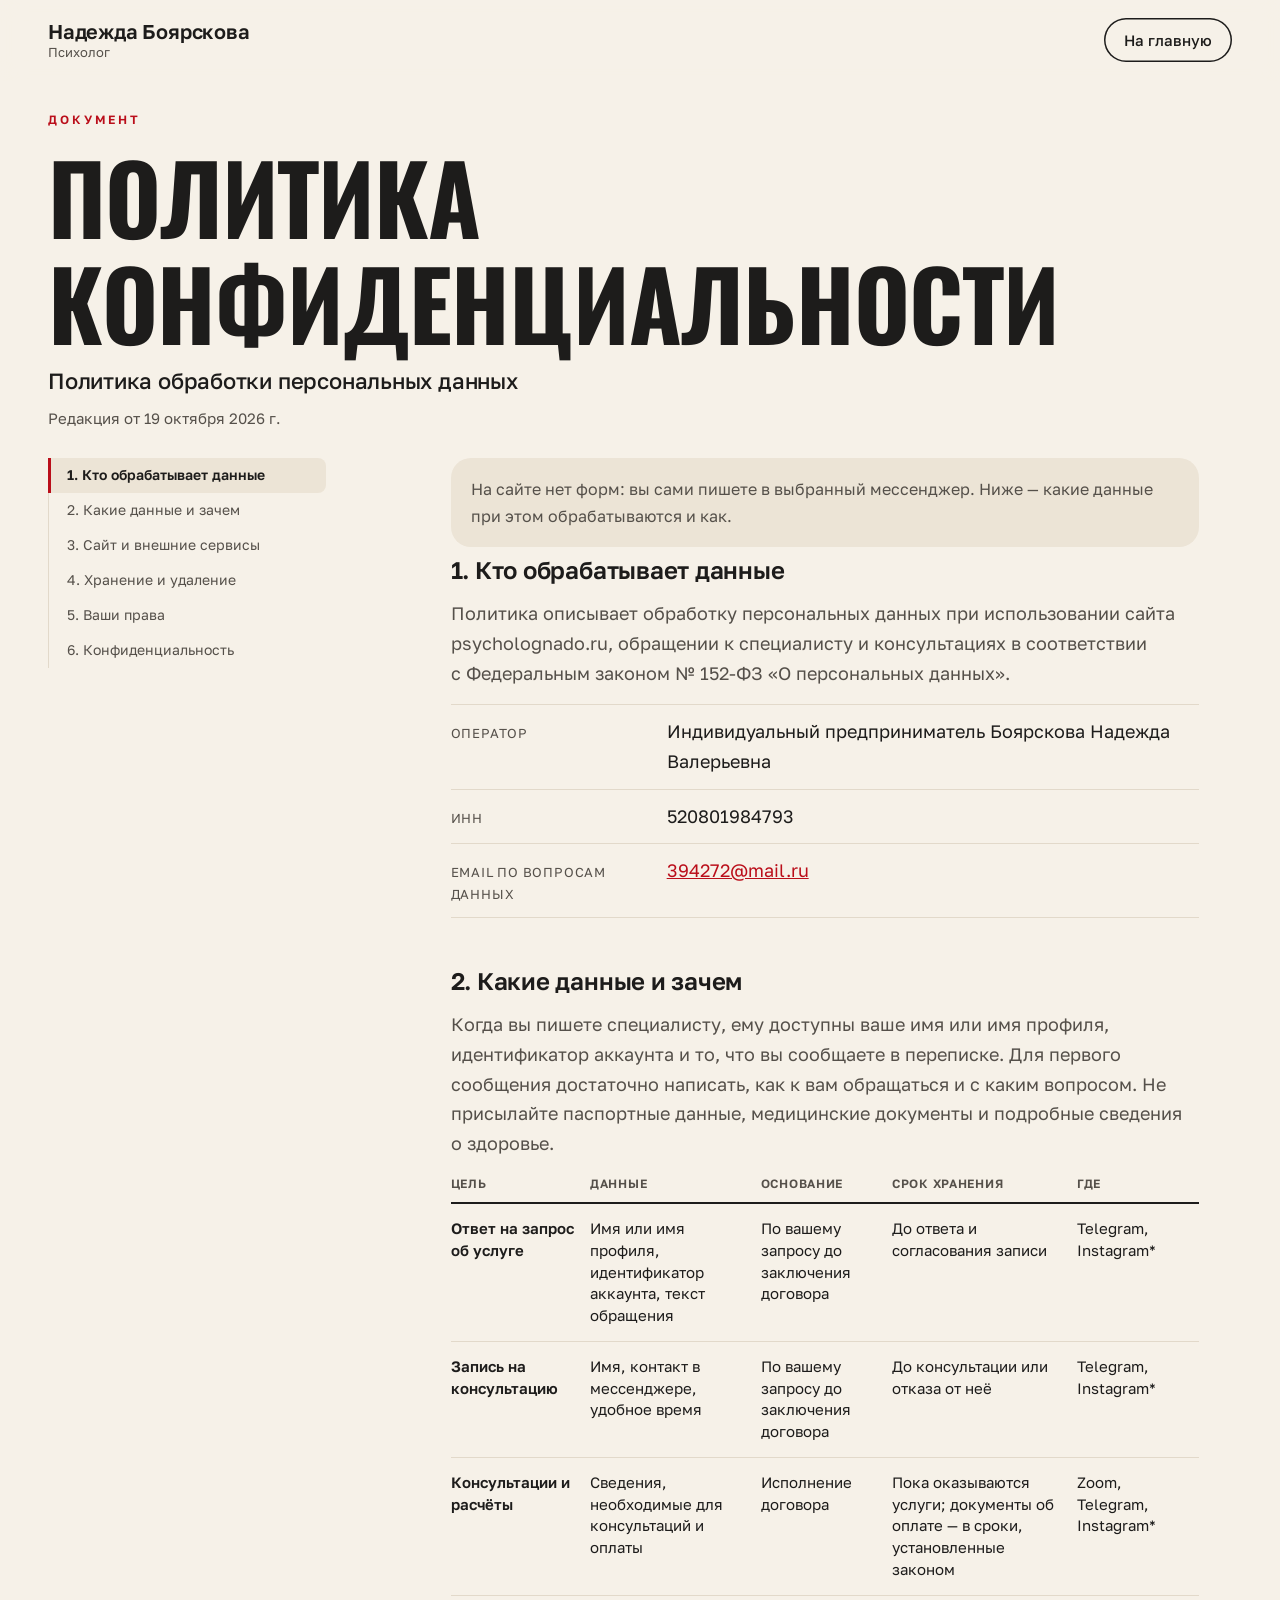
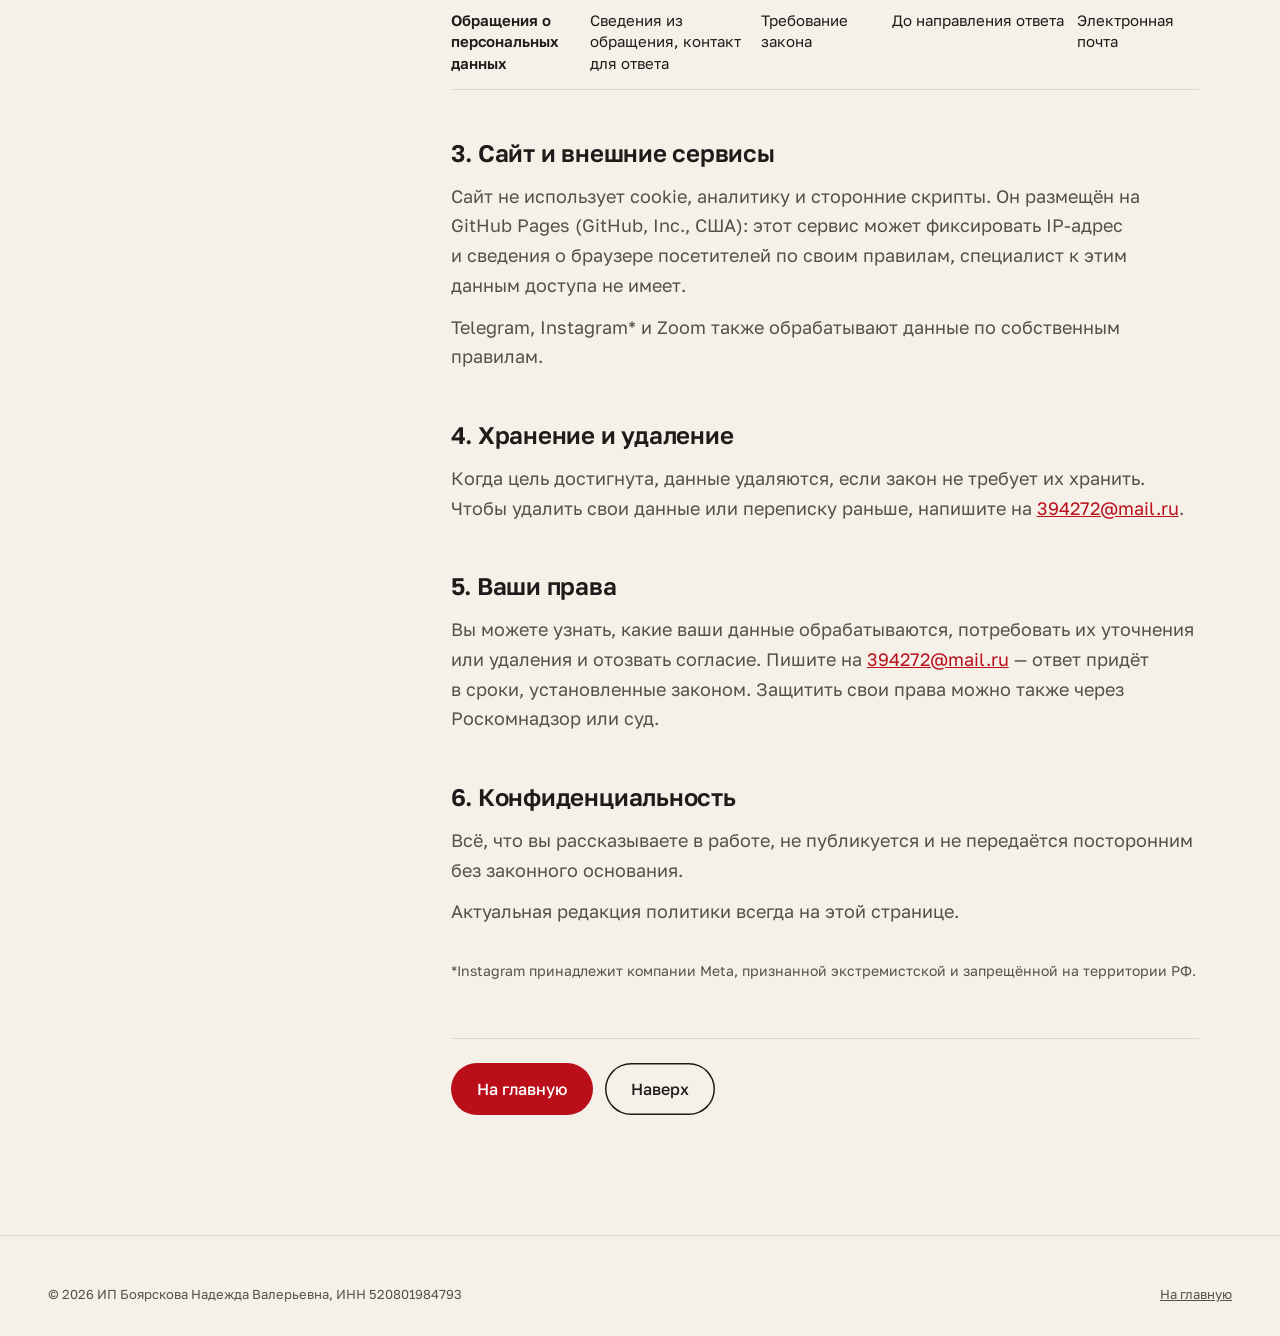
==== privacy.html @ 32394812 "Новая версия сайта" ====
<!doctype html>
<html lang="ru" class="no-js">
<head>
  <meta charset="utf-8">
  <meta name="viewport" content="width=device-width, initial-scale=1, viewport-fit=cover">
  <title>Политика конфиденциальности — Надежда Боярскова, психолог</title>
  <meta name="description" content="Политика обработки персональных данных на сайте psycholognado.ru.">
  <meta name="theme-color" content="#F6F1E8">
  <meta name="robots" content="noindex, follow">
  <link rel="canonical" href="https://psycholognado.ru/privacy.html">
  <link rel="icon" href="assets/img/favicon.svg" type="image/svg+xml">
  <link rel="apple-touch-icon" href="assets/img/apple-touch-icon.png">
  <link rel="stylesheet" href="assets/css/styles.css">
  <script>document.documentElement.classList.remove('no-js');</script>
</head>
<body>
<a class="skip-link" href="#main">Перейти к содержанию</a>

<header class="header">
  <div class="container header__inner">
    <a class="brand" href="index.html" aria-label="Надежда Боярскова, психолог — на главную">
      <span class="brand__name">Надежда Боярскова</span>
      <span class="brand__role">Психолог</span>
    </a>
    <div class="header__actions">
      <a class="btn btn--ghost btn--sm" href="index.html">На главную</a>
    </div>
  </div>
</header>

<main id="main" class="legal">
  <div class="container grid legal__grid">

    <div class="legal__head">
      <p class="eyebrow">Документ</p>
      <h1 class="display legal__title"><span>Политика</span> <span>конфиденциальности</span></h1>
      <p class="legal__subtitle">Политика обработки персональных данных</p>
      <p class="legal__meta">Редакция от 19&nbsp;октября 2026&nbsp;г.</p>
    </div>

    <aside class="legal__aside">
      <details class="toc" open>
        <summary>Содержание</summary>
        <nav class="toc__list" aria-label="Содержание документа">
          <a href="#p1">1. Кто обрабатывает данные</a>
          <a href="#p2">2. Какие данные и зачем</a>
          <a href="#p3">3. Сайт и внешние сервисы</a>
          <a href="#p4">4. Хранение и удаление</a>
          <a href="#p5">5. Ваши права</a>
          <a href="#p6">6. Конфиденциальность</a>
        </nav>
      </details>
    </aside>

    <article class="legal__body">
      <p class="legal__note">На сайте нет форм: вы сами пишете в&nbsp;выбранный мессенджер. Ниже — какие данные при этом обрабатываются и&nbsp;как.</p>

      <h2 id="p1">1. Кто обрабатывает данные</h2>
      <p>Политика описывает обработку персональных данных при использовании сайта psycholognado.ru, обращении к&nbsp;специалисту и&nbsp;консультациях в&nbsp;соответствии с&nbsp;Федеральным законом №&nbsp;152-ФЗ «О&nbsp;персональных данных».</p>
      <dl class="legal__dl">
        <div><dt>Оператор</dt><dd>Индивидуальный предприниматель Боярскова Надежда Валерьевна</dd></div>
        <div><dt>ИНН</dt><dd>520801984793</dd></div>
        <div><dt>Email по вопросам данных</dt><dd><a href="mailto:394272@mail.ru">394272@mail.ru</a></dd></div>
      </dl>

      <h2 id="p2">2. Какие данные и зачем</h2>
      <p>Когда вы пишете специалисту, ему доступны ваше имя или имя профиля, идентификатор аккаунта и&nbsp;то, что вы сообщаете в&nbsp;переписке. Для первого сообщения достаточно написать, как к&nbsp;вам обращаться и&nbsp;с&nbsp;каким вопросом. Не присылайте паспортные данные, медицинские документы и&nbsp;подробные сведения о&nbsp;здоровье.</p>
      <table class="ptable">
        <caption class="visually-hidden">Цели обработки, данные, основания и сроки</caption>
        <thead>
          <tr><th scope="col">Цель</th><th scope="col">Данные</th><th scope="col">Основание</th><th scope="col">Срок хранения</th><th scope="col">Где</th></tr>
        </thead>
        <tbody>
          <tr>
            <td data-label="Цель">Ответ на запрос об услуге</td>
            <td data-label="Данные">Имя или имя профиля, идентификатор аккаунта, текст обращения</td>
            <td data-label="Основание">По вашему запросу до заключения договора</td>
            <td data-label="Срок хранения">До ответа и согласования записи</td>
            <td data-label="Где">Telegram, Instagram*</td>
          </tr>
          <tr>
            <td data-label="Цель">Запись на консультацию</td>
            <td data-label="Данные">Имя, контакт в мессенджере, удобное время</td>
            <td data-label="Основание">По вашему запросу до заключения договора</td>
            <td data-label="Срок хранения">До консультации или отказа от неё</td>
            <td data-label="Где">Telegram, Instagram*</td>
          </tr>
          <tr>
            <td data-label="Цель">Консультации и расчёты</td>
            <td data-label="Данные">Сведения, необходимые для консультаций и оплаты</td>
            <td data-label="Основание">Исполнение договора</td>
            <td data-label="Срок хранения">Пока оказываются услуги; документы об оплате — в сроки, установленные законом</td>
            <td data-label="Где">Zoom, Telegram, Instagram*</td>
          </tr>
          <tr>
            <td data-label="Цель">Обращения о персональных данных</td>
            <td data-label="Данные">Сведения из обращения, контакт для ответа</td>
            <td data-label="Основание">Требование закона</td>
            <td data-label="Срок хранения">До направления ответа</td>
            <td data-label="Где">Электронная почта</td>
          </tr>
        </tbody>
      </table>

      <h2 id="p3">3. Сайт и внешние сервисы</h2>
      <p>Сайт не использует cookie, аналитику и&nbsp;сторонние скрипты. Он размещён на GitHub Pages (GitHub, Inc., США): этот сервис может фиксировать IP-адрес и&nbsp;сведения о&nbsp;браузере посетителей по своим правилам, специалист к&nbsp;этим данным доступа не имеет.</p>
      <p>Telegram, Instagram* и&nbsp;Zoom также обрабатывают данные по собственным правилам.</p>

      <h2 id="p4">4. Хранение и удаление</h2>
      <p>Когда цель достигнута, данные удаляются, если закон не требует их хранить. Чтобы удалить свои данные или переписку раньше, напишите на&nbsp;<a href="mailto:394272@mail.ru">394272@mail.ru</a>.</p>

      <h2 id="p5">5. Ваши права</h2>
      <p>Вы можете узнать, какие ваши данные обрабатываются, потребовать их уточнения или удаления и&nbsp;отозвать согласие. Пишите на&nbsp;<a href="mailto:394272@mail.ru">394272@mail.ru</a> — ответ придёт в&nbsp;сроки, установленные законом. Защитить свои права можно также через Роскомнадзор или суд.</p>

      <h2 id="p6">6. Конфиденциальность</h2>
      <p>Всё, что вы рассказываете в&nbsp;работе, не публикуется и&nbsp;не передаётся посторонним без законного основания.</p>
      <p>Актуальная редакция политики всегда на этой странице.</p>
      <p class="small" style="margin-top:32px">*Instagram принадлежит компании Meta, признанной экстремистской и&nbsp;запрещённой на&nbsp;территории РФ.</p>

      <div class="legal__back">
        <a class="btn btn--red" href="index.html">На главную</a>
        <a class="btn btn--ghost" href="#main">Наверх</a>
      </div>
    </article>
  </div>
</main>

<footer class="footer" style="margin-top:0">
  <div class="container grid footer__grid">
    <div class="footer__bottom" style="border-top:0;padding-top:0">
      <span>© <span data-year>2026</span> ИП Боярскова Надежда Валерьевна, ИНН&nbsp;520801984793</span>
      <a href="index.html">На главную</a>
    </div>
  </div>
</footer>

<script src="assets/js/privacy.js" defer></script>
</body>
</html>
---- assets/css/styles.css ----
/* =========================================================
   Надежда Боярскова — психолог
   Брейкпоинты: мобильный < 768px · планшет 768–1099px · десктоп ≥ 1100px
   ========================================================= */

/* ---------- Шрифты (локально, без обращения к Google) ---------- */
@font-face{font-family:"Oswald";font-weight:600;font-display:swap;src:url("../fonts/oswald-cyrillic-600-normal.woff2") format("woff2");unicode-range:U+0301,U+0400-045F,U+0490-0491,U+04B0-04B1,U+2116}
@font-face{font-family:"Oswald";font-weight:600;font-display:swap;src:url("../fonts/oswald-latin-600-normal.woff2") format("woff2");unicode-range:U+0000-00FF,U+0131,U+0152-0153,U+02BB-02BC,U+02C6,U+02DA,U+02DC,U+2000-206F,U+20BD,U+2122,U+2191,U+2193,U+2212,U+2215,U+FEFF,U+FFFD}
@font-face{font-family:"Oswald";font-weight:700;font-display:swap;src:url("../fonts/oswald-cyrillic-700-normal.woff2") format("woff2");unicode-range:U+0301,U+0400-045F,U+0490-0491,U+04B0-04B1,U+2116}
@font-face{font-family:"Oswald";font-weight:700;font-display:swap;src:url("../fonts/oswald-latin-700-normal.woff2") format("woff2");unicode-range:U+0000-00FF,U+0131,U+0152-0153,U+02BB-02BC,U+02C6,U+02DA,U+02DC,U+2000-206F,U+20BD,U+2122,U+2191,U+2193,U+2212,U+2215,U+FEFF,U+FFFD}
@font-face{font-family:"Golos Text";font-weight:400;font-display:swap;src:url("../fonts/golos-text-cyrillic-400-normal.woff2") format("woff2");unicode-range:U+0301,U+0400-045F,U+0490-0491,U+04B0-04B1,U+2116}
@font-face{font-family:"Golos Text";font-weight:400;font-display:swap;src:url("../fonts/golos-text-latin-400-normal.woff2") format("woff2");unicode-range:U+0000-00FF,U+0131,U+0152-0153,U+02BB-02BC,U+02C6,U+02DA,U+02DC,U+2000-206F,U+20BD,U+2122,U+2191,U+2193,U+2212,U+2215,U+FEFF,U+FFFD}
@font-face{font-family:"Golos Text";font-weight:500;font-display:swap;src:url("../fonts/golos-text-cyrillic-500-normal.woff2") format("woff2");unicode-range:U+0301,U+0400-045F,U+0490-0491,U+04B0-04B1,U+2116}
@font-face{font-family:"Golos Text";font-weight:500;font-display:swap;src:url("../fonts/golos-text-latin-500-normal.woff2") format("woff2");unicode-range:U+0000-00FF,U+0131,U+0152-0153,U+02BB-02BC,U+02C6,U+02DA,U+02DC,U+2000-206F,U+20BD,U+2122,U+2191,U+2193,U+2212,U+2215,U+FEFF,U+FFFD}
@font-face{font-family:"Golos Text";font-weight:600;font-display:swap;src:url("../fonts/golos-text-cyrillic-600-normal.woff2") format("woff2");unicode-range:U+0301,U+0400-045F,U+0490-0491,U+04B0-04B1,U+2116}
@font-face{font-family:"Golos Text";font-weight:600;font-display:swap;src:url("../fonts/golos-text-latin-600-normal.woff2") format("woff2");unicode-range:U+0000-00FF,U+0131,U+0152-0153,U+02BB-02BC,U+02C6,U+02DA,U+02DC,U+2000-206F,U+20BD,U+2122,U+2191,U+2193,U+2212,U+2215,U+FEFF,U+FFFD}

/* ---------- Токены ---------- */
:root{
  --bg:#F6F1E8;
  --surface:#FFFCF7;
  --beige:#ECE4D6;
  --line:#E2D9CA;
  --ink:#1D1C1B;
  --ink-2:#55504A;
  --red:#BA0E1A;
  --red-hover:#980B15;
  --dark:#232120;
  --on-dark:#F6F1E8;
  --on-dark-2:#C9C2B7;

  --display:"Oswald","Arial Narrow",sans-serif;
  --body:"Golos Text",system-ui,-apple-system,"Segoe UI",sans-serif;

  /* сетка */
  --cols:4;
  --gutter:16px;
  --margin:20px;
  --maxw:1200px;
  --section:72px;
  --radius:16px;
  --radius-lg:24px;
  --header-h:64px;
}
@media (min-width:768px){
  :root{--cols:8;--gutter:24px;--margin:40px;--section:96px;--header-h:72px}
}
@media (min-width:1100px){
  :root{--cols:12;--gutter:24px;--margin:48px;--section:120px;--radius:20px;--radius-lg:32px;--header-h:80px}
}

/* ---------- База ---------- */
*,*::before,*::after{box-sizing:border-box}
html{-webkit-text-size-adjust:100%;scroll-behavior:smooth;scroll-padding-top:calc(var(--header-h) + 16px)}
body{margin:0;background:var(--bg);color:var(--ink);font:400 16px/1.55 var(--body);-webkit-font-smoothing:antialiased;overflow-x:hidden}
@media (min-width:1100px){body{font-size:17px}}
img{display:block;max-width:100%;height:auto}
a{color:inherit}
h1,h2,h3,p,ul,ol{margin:0}
ul,ol{padding:0;list-style:none}
button{font:inherit;color:inherit}
:focus-visible{outline:2px solid var(--red);outline-offset:3px;border-radius:6px}
.visually-hidden{position:absolute!important;width:1px;height:1px;overflow:hidden;clip:rect(0 0 0 0);white-space:nowrap}
.skip-link{position:absolute;left:12px;top:-60px;z-index:200;background:var(--ink);color:#fff;padding:10px 16px;border-radius:10px;text-decoration:none}
.skip-link:focus{top:12px}

.container{width:100%;max-width:calc(var(--maxw) + var(--margin)*2);margin-inline:auto;padding-inline:var(--margin)}
.grid{display:grid;grid-template-columns:repeat(var(--cols),minmax(0,1fr));column-gap:var(--gutter)}
.section{padding-block:calc(var(--section)/2)}
.section-head{display:flex;flex-wrap:wrap;align-items:end;justify-content:space-between;gap:12px 32px;margin-bottom:28px}
@media (min-width:1100px){.section-head{margin-bottom:40px}}

/* ---------- Типографика ---------- */
.eyebrow{font:600 12px/1.2 var(--body);letter-spacing:.24em;text-transform:uppercase;color:var(--red)}
.display{font-family:var(--display);font-weight:700;text-transform:uppercase;line-height:1.15;letter-spacing:-.01em}
.h2{font:600 clamp(30px,4.2vw,48px)/1.08 var(--body);letter-spacing:-.025em}
.h3{font:600 20px/1.25 var(--body);letter-spacing:-.01em}
@media (min-width:1100px){.h3{font-size:22px}}
.lead{font-size:17px;line-height:1.55;color:var(--ink-2)}
@media (min-width:1100px){.lead{font-size:19px}}
.muted{color:var(--ink-2)}
.small{font-size:14px}

/* ---------- Кнопки ---------- */
.btn{display:inline-flex;align-items:center;justify-content:center;gap:10px;min-height:52px;padding:0 26px;border-radius:999px;border:0;cursor:pointer;text-decoration:none;font:500 16px/1 var(--body);transition:background-color .2s,transform .2s,color .2s}
.btn svg{width:16px;height:16px;flex:none;transition:transform .2s}
.btn:hover svg{transform:translate(2px,-2px)}
.btn--red{background:var(--red);color:#fff}
.btn--red:hover{background:var(--red-hover)}
.btn--ghost{background:transparent;color:var(--ink);box-shadow:inset 0 0 0 1.5px var(--ink)}
.btn--ghost:hover{background:var(--ink);color:var(--bg)}
.btn--light{background:var(--bg);color:var(--ink)}
.btn--light:hover{background:#fff}
.btn--sm{min-height:44px;padding:0 20px;font-size:15px}
.btn--block{width:100%}

/* ---------- Шапка ---------- */
.header{position:sticky;top:0;z-index:50;background:rgba(246,241,232,.92);-webkit-backdrop-filter:blur(12px);backdrop-filter:blur(12px);border-bottom:1px solid transparent;transition:border-color .2s}
.header.is-scrolled{border-bottom-color:var(--line)}
.header__inner{display:flex;align-items:center;justify-content:space-between;gap:24px;height:var(--header-h)}
.brand{display:flex;flex-direction:column;text-decoration:none;line-height:1.1}
.brand__name{font:600 18px/1.1 var(--body);letter-spacing:-.01em}
.brand__role{font-size:13px;color:var(--ink-2);margin-top:3px}
@media (min-width:1100px){.brand__name{font-size:20px}}
.nav{display:none}
.nav__list{display:flex;gap:4px}
.nav__link{display:inline-flex;align-items:center;min-height:44px;padding:0 14px;border-radius:999px;text-decoration:none;font-size:15px;transition:background-color .2s}
.nav__link:hover{background:var(--beige)}
.header__actions{display:flex;align-items:center;gap:8px}
.header__cta{display:none}
.burger{display:inline-flex;align-items:center;justify-content:center;width:48px;height:48px;border-radius:999px;border:0;background:var(--ink);color:var(--bg);cursor:pointer}
.burger svg{width:22px;height:22px}
@media (min-width:768px){.header__cta{display:inline-flex}}
@media (min-width:1100px){
  .nav{display:block}
  .burger{display:none}
}

/* ---------- Мобильное меню ---------- */
.mmenu{position:fixed;inset:0;z-index:90;background:var(--bg);display:flex;flex-direction:column;padding:0 var(--margin) calc(24px + env(safe-area-inset-bottom));transform:translateY(-8px);opacity:0;visibility:hidden;transition:opacity .25s,transform .25s,visibility 0s .25s}
.mmenu.is-open{opacity:1;transform:none;visibility:visible;transition:opacity .25s,transform .25s}
.mmenu__top{display:flex;align-items:center;justify-content:space-between;height:var(--header-h)}
.mmenu__list{margin-top:24px;border-top:1px solid var(--line)}
.mmenu__list a{display:flex;align-items:center;justify-content:space-between;min-height:64px;border-bottom:1px solid var(--line);text-decoration:none;font:700 30px/1 var(--display);text-transform:uppercase}
.mmenu__list a svg{width:20px;height:20px;color:var(--red)}
.mmenu__bottom{margin-top:auto;display:grid;gap:10px}
.mmenu__note{font-size:14px;color:var(--ink-2);text-align:center;margin-top:6px}

/* ---------- Hero ---------- */
.hero{padding-top:24px;padding-bottom:calc(var(--section)/2)}
.hero__grid{row-gap:32px;align-items:center}
.hero__text{grid-column:1/-1;display:flex;flex-direction:column;gap:20px}
.hero__title{font-size:clamp(52px,16vw,96px);position:relative;z-index:2}
.hero__title span{display:block;white-space:nowrap}
.hero__actions{display:flex;flex-wrap:wrap;align-items:center;gap:12px 20px;margin-top:4px}
.hero__meta{display:flex;flex-wrap:wrap;gap:8px}
.chip{display:inline-flex;align-items:center;gap:8px;min-height:32px;padding:0 12px;border-radius:999px;background:var(--beige);font-size:13px;color:var(--ink)}
.chip::before{content:"";width:6px;height:6px;border-radius:50%;background:var(--red)}
.hero__media{grid-column:1/-1;position:relative}
.arch{position:relative;aspect-ratio:4/4.3;border-radius:999px 999px var(--radius) var(--radius);background:var(--red);overflow:hidden}
.arch img{position:absolute;inset:0;width:100%;height:100%;object-fit:cover;object-position:50% 0%}
.arch__badge{position:absolute;left:16px;bottom:16px;display:flex;align-items:center;gap:10px;padding:10px 14px 10px 10px;border-radius:14px;background:var(--surface);box-shadow:0 10px 30px rgba(29,28,27,.15);font-size:13px;line-height:1.3}
.arch__badge b{display:block;font-size:14px}
.arch__badge-dot{width:36px;height:36px;border-radius:10px;background:var(--red);color:#fff;display:grid;place-items:center;flex:none}
.arch__badge-dot svg{width:18px;height:18px}
@media (min-width:768px){
  .hero{padding-top:40px}
  .hero__text{grid-column:1/6}
  .hero__media{grid-column:6/-1}
  .hero__title{font-size:clamp(76px,11vw,112px)}
  .hero__text .lead{max-width:30ch}
}
@media (min-width:1100px){
  .hero{padding-top:48px}
  .hero__grid{align-items:end}
  .hero__text{grid-column:1/7;gap:28px;padding-bottom:40px}
  .hero__media{grid-column:7/-1}
  .hero__title{font-size:clamp(112px,9.6vw,148px);margin-right:-160px;-webkit-text-stroke:0;text-shadow:0 0 0 transparent}
  .hero__title span:last-child{-webkit-text-stroke:3px var(--bg);paint-order:stroke fill}
  .hero__text .lead{max-width:34ch}
  .arch__badge{left:-32px;bottom:48px}
}

/* ---------- Карточки «Узнаёте себя» ---------- */
.cards{display:grid;gap:12px}
.card{background:var(--surface);border:1px solid var(--line);border-radius:var(--radius);padding:24px;display:flex;flex-direction:column;gap:12px;transition:transform .25s,box-shadow .25s}
.card:hover{transform:translateY(-3px);box-shadow:0 14px 40px rgba(29,28,27,.08)}
.num{display:inline-grid;place-items:center;width:40px;height:40px;border-radius:50%;background:var(--red);color:#fff;font:600 14px/1 var(--body);flex:none}
.card .num{margin-bottom:8px}
@media (min-width:768px){
  .cards{grid-template-columns:repeat(2,minmax(0,1fr));gap:16px}
  .cards .card:last-child{grid-column:1/-1}
}
@media (min-width:1100px){
  .cards{grid-template-columns:repeat(3,minmax(0,1fr));gap:24px}
  .cards .card:last-child{grid-column:auto}
  .card{padding:32px;min-height:280px}
  .card p{margin-top:auto}
}

/* ---------- Манифест (тёмный блок) ---------- */
.manifest{background:var(--dark);color:var(--on-dark);border-radius:var(--radius-lg);padding:40px 24px;overflow:hidden}
.manifest__grid{row-gap:28px;align-items:center}
.manifest__title{grid-column:1/-1;font-size:clamp(44px,12vw,64px);line-height:1.15}
.manifest__side{grid-column:1/-1;display:flex;flex-direction:column;gap:24px}
.manifest__side p{color:var(--on-dark-2);font-size:17px}
.manifest__photo{border-radius:var(--radius);overflow:hidden;aspect-ratio:2.2/1}
.manifest__photo img{width:100%;height:100%;object-fit:cover}
@media (min-width:768px){
  .manifest{padding:56px 48px}
  .manifest__title{font-size:clamp(56px,8.5vw,80px)}
}
@media (min-width:1100px){
  .manifest{padding:80px 72px}
  .manifest__title{grid-column:1/9;font-size:clamp(64px,5.9vw,88px)}
  .manifest__side{grid-column:9/-1}
  .manifest__side p{font-size:18px}
}

/* ---------- Обо мне ---------- */
.about__grid{row-gap:28px;align-items:center}
.about__photo{grid-column:1/-1;border-radius:var(--radius-lg);overflow:hidden;aspect-ratio:4/5}
.about__photo img{width:100%;height:100%;object-fit:cover;object-position:50% 30%}
.about__text{grid-column:1/-1;display:flex;flex-direction:column;gap:16px}
.about__name{font:600 clamp(32px,4.4vw,48px)/1.05 var(--body);letter-spacing:-.025em}
.checks{border-top:1px solid var(--line);margin-top:8px}
.checks li{display:flex;align-items:center;gap:14px;min-height:56px;border-bottom:1px solid var(--line)}
.checks li::before{content:"";width:10px;height:10px;border-radius:50%;background:var(--red);flex:none}
.facts{display:grid;grid-template-columns:repeat(2,minmax(0,1fr));gap:8px;margin-top:8px}
.fact{background:var(--beige);border-radius:14px;padding:14px}
.fact b{display:block;font:700 26px/1.1 var(--display)}
.fact span{display:block;font-size:13px;line-height:1.3;color:var(--ink-2);margin-top:6px}
@media (min-width:768px){
  .about__photo{grid-column:1/5;aspect-ratio:3/4}
  .about__text{grid-column:5/-1}
}
@media (min-width:1100px){
  .about__photo{grid-column:1/7;aspect-ratio:4/5}
  .about__text{grid-column:8/-1}
  .facts{grid-template-columns:repeat(4,minmax(0,1fr))}
  .fact b{font-size:30px}
}

/* ---------- Как начинается работа ---------- */
.steps{display:grid;gap:0;counter-reset:step}
.step{position:relative;display:grid;grid-template-columns:48px 1fr;gap:16px;padding-bottom:28px}
.step:last-child{padding-bottom:0}
.step::after{content:"";position:absolute;left:23px;top:52px;bottom:4px;width:2px;background:var(--line)}
.step:last-child::after{display:none}
.step .num{width:48px;height:48px;font-size:16px}
.step h3{margin-top:10px}
.step p{margin-top:6px}
@media (min-width:768px){
  .steps{grid-template-columns:repeat(3,minmax(0,1fr));gap:24px}
  .step{grid-template-columns:1fr;gap:20px;padding:0}
  .step::after{left:64px;right:0;top:23px;bottom:auto;width:auto;height:2px}
  .step h3{margin-top:0}
}

/* ---------- Форматы ---------- */
.plans{display:grid;gap:16px}
.plan{border-radius:var(--radius-lg);padding:28px 24px;display:flex;flex-direction:column;gap:14px}
.plan--dark{background:var(--dark);color:var(--on-dark)}
.plan--dark .muted{color:var(--on-dark-2)}
.plan--beige{background:var(--beige)}
.plan__tag{align-self:flex-start;font-size:13px;padding:6px 12px;border-radius:999px;background:rgba(246,241,232,.12)}
.plan--beige .plan__tag{background:var(--surface)}
.plan__title{font:600 26px/1.15 var(--body);letter-spacing:-.02em}
.plan__price{font:700 52px/1 var(--display);margin-top:auto;padding-top:12px}
.plan__price small{font:400 15px/1.3 var(--body);display:block;margin-top:8px;color:inherit;opacity:.75}
.plan__list li{display:flex;gap:10px;padding:6px 0;font-size:15px}
.plan__list li::before{content:"";width:6px;height:6px;border-radius:50%;background:var(--red);margin-top:9px;flex:none}
.plan .btn{margin-top:8px;width:100%}
@media (min-width:768px){
  .plans{grid-template-columns:repeat(2,minmax(0,1fr));gap:24px}
  .plan{padding:36px 32px}
}
@media (min-width:1100px){
  .plan{padding:48px;min-height:440px}
  .plan__title{font-size:30px}
  .plan__price{font-size:64px}
}

/* ---------- FAQ ---------- */
.faq__grid{row-gap:24px}
.faq__head{grid-column:1/-1}
.faq__list{grid-column:1/-1;border-top:1px solid var(--line)}
.faq__item{border-bottom:1px solid var(--line)}
.faq__item summary{list-style:none;display:flex;align-items:center;justify-content:space-between;gap:16px;min-height:64px;padding:16px 0;cursor:pointer;font:500 17px/1.35 var(--body)}
.faq__item summary::-webkit-details-marker{display:none}
.faq__icon{position:relative;width:36px;height:36px;border-radius:50%;background:var(--beige);flex:none;transition:background-color .2s,transform .25s}
.faq__icon::before,.faq__icon::after{content:"";position:absolute;left:50%;top:50%;width:14px;height:2px;background:currentColor;transform:translate(-50%,-50%)}
.faq__icon::after{transform:translate(-50%,-50%) rotate(90deg);transition:transform .25s}
.faq__item[open] .faq__icon{background:var(--red);color:#fff}
.faq__item[open] .faq__icon::after{transform:translate(-50%,-50%) rotate(0)}
.faq__answer{padding:0 52px 20px 0;color:var(--ink-2)}
@media (min-width:1100px){
  .faq__head{grid-column:1/5}
  .faq__list{grid-column:6/-1}
  .faq__item summary{font-size:19px;min-height:76px}
}

/* ---------- Финальный CTA ---------- */
.cta{position:relative;overflow:hidden;background:var(--red);color:#fff;border-radius:var(--radius-lg);padding:40px 20px 20px;display:grid;gap:28px}
.cta__arch{position:absolute;right:-70px;top:24px;bottom:0;width:230px;border-radius:999px 999px 0 0;background:#A90C18;pointer-events:none}
.cta__text{position:relative;z-index:1;display:flex;flex-direction:column;gap:16px;padding-inline:4px}
.cta__eyebrow{color:rgba(255,255,255,.8)}
.cta__title{font-size:clamp(46px,13vw,88px);line-height:1.15}
.cta__lead{font-size:17px;color:rgba(255,255,255,.9);max-width:38ch}
.cta__chips{display:flex;flex-wrap:wrap;gap:8px}
.cta__chips li{display:inline-flex;align-items:center;height:34px;padding:0 14px;border-radius:999px;box-shadow:inset 0 0 0 1px rgba(255,255,255,.45);font-size:14px}
.cta__card{position:relative;z-index:1;background:var(--surface);color:var(--ink);border-radius:24px;padding:20px;display:flex;flex-direction:column;gap:12px;box-shadow:0 24px 60px rgba(60,0,6,.25)}
.cta__card-title{font:600 20px/1.2 var(--body);letter-spacing:-.02em}
.cta__card-sub{font-size:15px;color:var(--ink-2);margin-bottom:4px}
.cta__link{display:flex;align-items:center;gap:14px;min-height:60px;padding:0 20px;border-radius:16px;text-decoration:none;font-weight:500;box-shadow:inset 0 0 0 1.5px var(--line);transition:box-shadow .2s,background-color .2s}
.cta__link svg{width:22px;height:22px;flex:none}
.cta__link:hover{box-shadow:inset 0 0 0 1.5px var(--ink)}
.cta__link--tg{background:var(--dark);color:var(--on-dark);box-shadow:none}
.cta__link--tg:hover{background:#000;box-shadow:none}
@media (min-width:768px){
  .cta{padding:56px 48px;gap:36px}
  .cta__arch{right:-40px;top:40px;width:340px}
  .cta__card{padding:28px}
  .cta__card-title{font-size:22px}
}
@media (min-width:1100px){
  .cta{padding:80px 72px;grid-template-columns:repeat(12,minmax(0,1fr));column-gap:24px;align-items:center}
  .cta__text{grid-column:1/7;gap:24px;padding:0}
  .cta__card{grid-column:8/13;padding:32px}
  .cta__card-title{font-size:24px}
  .cta__lead{font-size:18px}
  .cta__arch{right:40px;top:56px;width:470px}
}

/* ---------- Подвал ---------- */
.footer{padding-block:48px calc(32px + env(safe-area-inset-bottom));border-top:1px solid var(--line);margin-top:calc(var(--section)/2)}
.footer__grid{row-gap:32px}
.footer__brand{grid-column:1/-1}
.footer__col{grid-column:span 2;display:flex;flex-direction:column;gap:4px}
.footer__col h2{font:600 12px/1.2 var(--body);letter-spacing:.2em;text-transform:uppercase;color:var(--ink-2);margin-bottom:8px}
.footer__col a{display:inline-flex;align-items:center;min-height:36px;text-decoration:none}
.footer__col a:hover{color:var(--red)}
.footer__bottom{grid-column:1/-1;display:flex;flex-wrap:wrap;justify-content:space-between;gap:8px 24px;padding-top:24px;border-top:1px solid var(--line);font-size:13px;color:var(--ink-2)}
.footer__bottom a{color:var(--ink-2)}
@media (min-width:768px){
  .footer__brand{grid-column:1/4}
  .footer__col{grid-column:span 2}
  .footer__col:first-of-type{grid-column:5/7}
}
@media (min-width:1100px){
  .footer__brand{grid-column:1/5}
  .footer__col{grid-column:span 2}
  .footer__col:first-of-type{grid-column:7/9}
}

/* ---------- Нижняя плашка на мобильном ---------- */
.mbar{position:fixed;left:0;right:0;bottom:0;z-index:40;padding:10px var(--margin) calc(10px + env(safe-area-inset-bottom));background:rgba(246,241,232,.94);-webkit-backdrop-filter:blur(12px);backdrop-filter:blur(12px);border-top:1px solid var(--line);transform:translateY(110%);transition:transform .3s}
.mbar.is-visible{transform:none}
@media (min-width:768px){.mbar{display:none}}

/* ---------- Меню выбора мессенджера ---------- */
.contact{position:fixed;inset:0;z-index:100;display:flex;align-items:flex-end;justify-content:center;visibility:hidden;transition:visibility 0s .3s}
.contact.is-open{visibility:visible;transition:none}
.contact__backdrop{position:absolute;inset:0;background:rgba(29,28,27,.55);opacity:0;transition:opacity .3s;border:0;padding:0;cursor:pointer}
.contact.is-open .contact__backdrop{opacity:1}
.contact__panel{position:relative;width:100%;background:var(--surface);border-radius:24px 24px 0 0;padding:12px 20px calc(24px + env(safe-area-inset-bottom));transform:translateY(100%);transition:transform .35s cubic-bezier(.2,.8,.2,1)}
.contact.is-open .contact__panel{transform:none}
.contact__grip{width:40px;height:4px;border-radius:4px;background:var(--line);margin:0 auto 16px}
.contact__head{display:flex;align-items:flex-start;justify-content:space-between;gap:16px;margin-bottom:6px}
.contact__title{font:600 24px/1.15 var(--body);letter-spacing:-.02em}
.contact__close{width:44px;height:44px;border-radius:50%;border:0;background:var(--beige);display:grid;place-items:center;cursor:pointer;flex:none}
.contact__close svg{width:18px;height:18px}
.contact__sub{color:var(--ink-2);font-size:15px;margin-bottom:20px}
.contact__list{display:grid;gap:10px}
.contact__opt{display:flex;align-items:center;gap:16px;min-height:76px;padding:14px 16px;border-radius:18px;text-decoration:none;border:1.5px solid var(--line);background:var(--bg);transition:border-color .2s,background-color .2s}
.contact__opt:hover{border-color:var(--ink)}
.contact__opt--primary{background:var(--dark);color:var(--on-dark);border-color:var(--dark)}
.contact__opt--primary:hover{background:#000;border-color:#000}
.contact__ico{width:48px;height:48px;border-radius:14px;display:grid;place-items:center;flex:none;background:var(--red);color:#fff}
.contact__ico svg{width:24px;height:24px}
.contact__opt-text{flex:1;display:flex;flex-direction:column;gap:2px}
.contact__opt-text b{font:600 18px/1.2 var(--body)}
.contact__opt-text span{font-size:14px;opacity:.75}
.contact__arrow{width:20px;height:20px;flex:none}
.contact__badge{font-size:12px;padding:4px 10px;border-radius:999px;background:var(--red);color:#fff;margin-left:8px;vertical-align:2px;font-weight:500}
.contact__foot{font-size:12px;color:var(--ink-2);margin-top:16px;line-height:1.45}
@media (min-width:768px){
  .contact{align-items:center;padding:24px}
  .contact__panel{max-width:460px;border-radius:28px;padding:28px;transform:translateY(16px) scale(.98);opacity:0;transition:transform .3s,opacity .3s}
  .contact.is-open .contact__panel{opacity:1}
  .contact__grip{display:none}
}

/* ---------- Появление при скролле ---------- */
.reveal{opacity:0;transform:translateY(24px);transition:opacity .7s,transform .7s cubic-bezier(.2,.8,.2,1)}
.reveal.is-in{opacity:1;transform:none}
.no-js .reveal{opacity:1;transform:none}

/* ---------- Политика ---------- */
.legal{padding-block:32px var(--section)}
.legal__grid{row-gap:28px}
.legal__grid>*{min-width:0}
.legal__head{grid-column:1/-1;display:flex;flex-direction:column;gap:12px;min-width:0}
.legal__title{font-size:min(96px,calc((100vw - 2 * var(--margin)) / 10.8));line-height:1.1;margin:4px 0 0}
.legal__title span{display:block;white-space:nowrap}
.legal__subtitle{font:500 clamp(18px,2.2vw,22px)/1.3 var(--body);letter-spacing:-.01em}
.legal__meta{font-size:15px;color:var(--ink-2)}
.legal__draft{display:flex;gap:12px;align-items:flex-start;padding:14px 16px;border-radius:14px;box-shadow:inset 0 0 0 1.5px var(--red);color:var(--ink);font-size:15px;line-height:1.5;margin-top:4px}
.legal__draft b{color:var(--red)}
.todo{background:#F4D9D6;color:#7A0A12;border-radius:6px;padding:0 6px;font-weight:500;white-space:normal;box-decoration-break:clone;-webkit-box-decoration-break:clone}
.legal__aside{grid-column:1/-1}
.legal__body{grid-column:1/-1;max-width:68ch;font-size:17px;line-height:1.65}
@media (min-width:1100px){.legal__body{font-size:18px}}

/* оглавление: на узких экранах — раскрываемый блок */
.toc{border:1px solid var(--line);border-radius:var(--radius);background:var(--surface)}
.toc summary{list-style:none;display:flex;align-items:center;justify-content:space-between;gap:12px;min-height:56px;padding:0 18px;cursor:pointer;font-weight:600}
.toc summary::-webkit-details-marker{display:none}
.toc summary::after{content:"";width:10px;height:10px;border-right:2px solid currentColor;border-bottom:2px solid currentColor;transform:rotate(45deg) translateY(-3px);transition:transform .2s;flex:none}
.toc[open] summary::after{transform:rotate(-135deg) translateY(-3px)}
.toc__list{display:grid;padding:0 8px 12px;counter-reset:none}
.toc__list a{display:block;padding:10px 10px 10px 14px;border-left:3px solid transparent;border-radius:0 8px 8px 0;text-decoration:none;font-size:15px;line-height:1.35;color:var(--ink-2)}
.toc__list a:hover{color:var(--ink);background:var(--beige)}
.toc__list a[aria-current="true"]{color:var(--ink);font-weight:600;border-left-color:var(--red);background:var(--beige)}

.legal__body h2{font:600 clamp(21px,2.4vw,24px)/1.25 var(--body);letter-spacing:-.01em;color:var(--ink);margin:48px 0 14px;scroll-margin-top:calc(var(--header-h) + 20px)}
.legal__body h2:first-of-type{margin-top:8px}
.legal__body p,.legal__body li,.legal__body dd{color:var(--ink-2)}
.legal__body p+p{margin-top:12px}
.legal__body ul{margin-top:12px;display:grid;gap:8px}
.legal__body li{position:relative;padding-left:20px}
.legal__body li::before{content:"";position:absolute;left:0;top:.72em;width:6px;height:6px;border-radius:50%;background:var(--red)}
.legal__body a{color:var(--red);overflow-wrap:anywhere}
.legal__note{background:var(--beige);border-radius:var(--radius);padding:18px 20px;font-size:16px;color:var(--ink);margin-bottom:8px}
.legal__dl{display:grid;gap:0;margin:16px 0 0;border-top:1px solid var(--line)}
.legal__dl div{display:grid;gap:2px;padding:12px 0;border-bottom:1px solid var(--line)}
.legal__dl dt{font-size:13px;letter-spacing:.06em;text-transform:uppercase;color:var(--ink-2)}
.legal__dl dd{margin:0;color:var(--ink)}
@media (min-width:600px){.legal__dl div{grid-template-columns:200px 1fr;gap:16px;align-items:baseline}}

/* таблица целей: на мобильном — карточки */
.ptable{width:100%;border-collapse:collapse;margin-top:16px;font-size:15px;line-height:1.45}
.ptable caption{text-align:left;font-size:14px;color:var(--ink-2);padding-bottom:10px}
.ptable thead{display:none}
.ptable tr{display:grid;gap:10px;padding:16px;margin-bottom:12px;border:1px solid var(--line);border-radius:var(--radius);background:var(--surface)}
.ptable td{display:grid;gap:2px;color:var(--ink)}
.ptable td::before{content:attr(data-label);font-size:12px;letter-spacing:.06em;text-transform:uppercase;color:var(--ink-2)}
.ptable td:first-child{font-weight:600;font-size:16px}
@media (min-width:900px){
  .ptable thead{display:table-header-group}
  .ptable tr{display:table-row;border:0;background:none;padding:0;margin:0}
  .ptable th{text-align:left;font-size:12px;letter-spacing:.06em;text-transform:uppercase;color:var(--ink-2);font-weight:600;padding:0 12px 10px 0;border-bottom:2px solid var(--ink);vertical-align:bottom}
  .ptable td{display:table-cell;padding:14px 12px 14px 0;border-bottom:1px solid var(--line);vertical-align:top}
  .ptable td::before{display:none}
  .ptable td:first-child{font-size:15px}
}

.legal__back{display:flex;flex-wrap:wrap;gap:12px;margin-top:56px;padding-top:24px;border-top:1px solid var(--line)}
.legal__body .btn{overflow-wrap:normal}
.legal__body .btn--red{color:#fff}
.legal__body .btn--ghost{color:var(--ink)}
.legal__body .btn--ghost:hover{color:var(--bg)}
@media (min-width:1100px){
  .legal__aside{grid-column:1/4;position:sticky;top:calc(var(--header-h) + 24px);align-self:start;max-height:calc(100vh - var(--header-h) - 48px);overflow:auto}
  .legal__body{grid-column:5/-1}
  .toc{border:0;background:none;border-radius:0}
  .toc summary{display:none}
  .toc__list{padding:0;border-left:1px solid var(--line)}
  .toc__list a{margin-left:-1px;font-size:14px;padding:8px 8px 8px 16px}
}

/* ---------- Учёт настроек пользователя ---------- */
@media (prefers-reduced-motion:reduce){
  *,*::before,*::after{animation:none!important;transition:none!important;scroll-behavior:auto!important}
  .reveal{opacity:1;transform:none}
}
/* touch-устройства: без hover-подъёма карточек */
.is-touch .card:hover{transform:none;box-shadow:none}
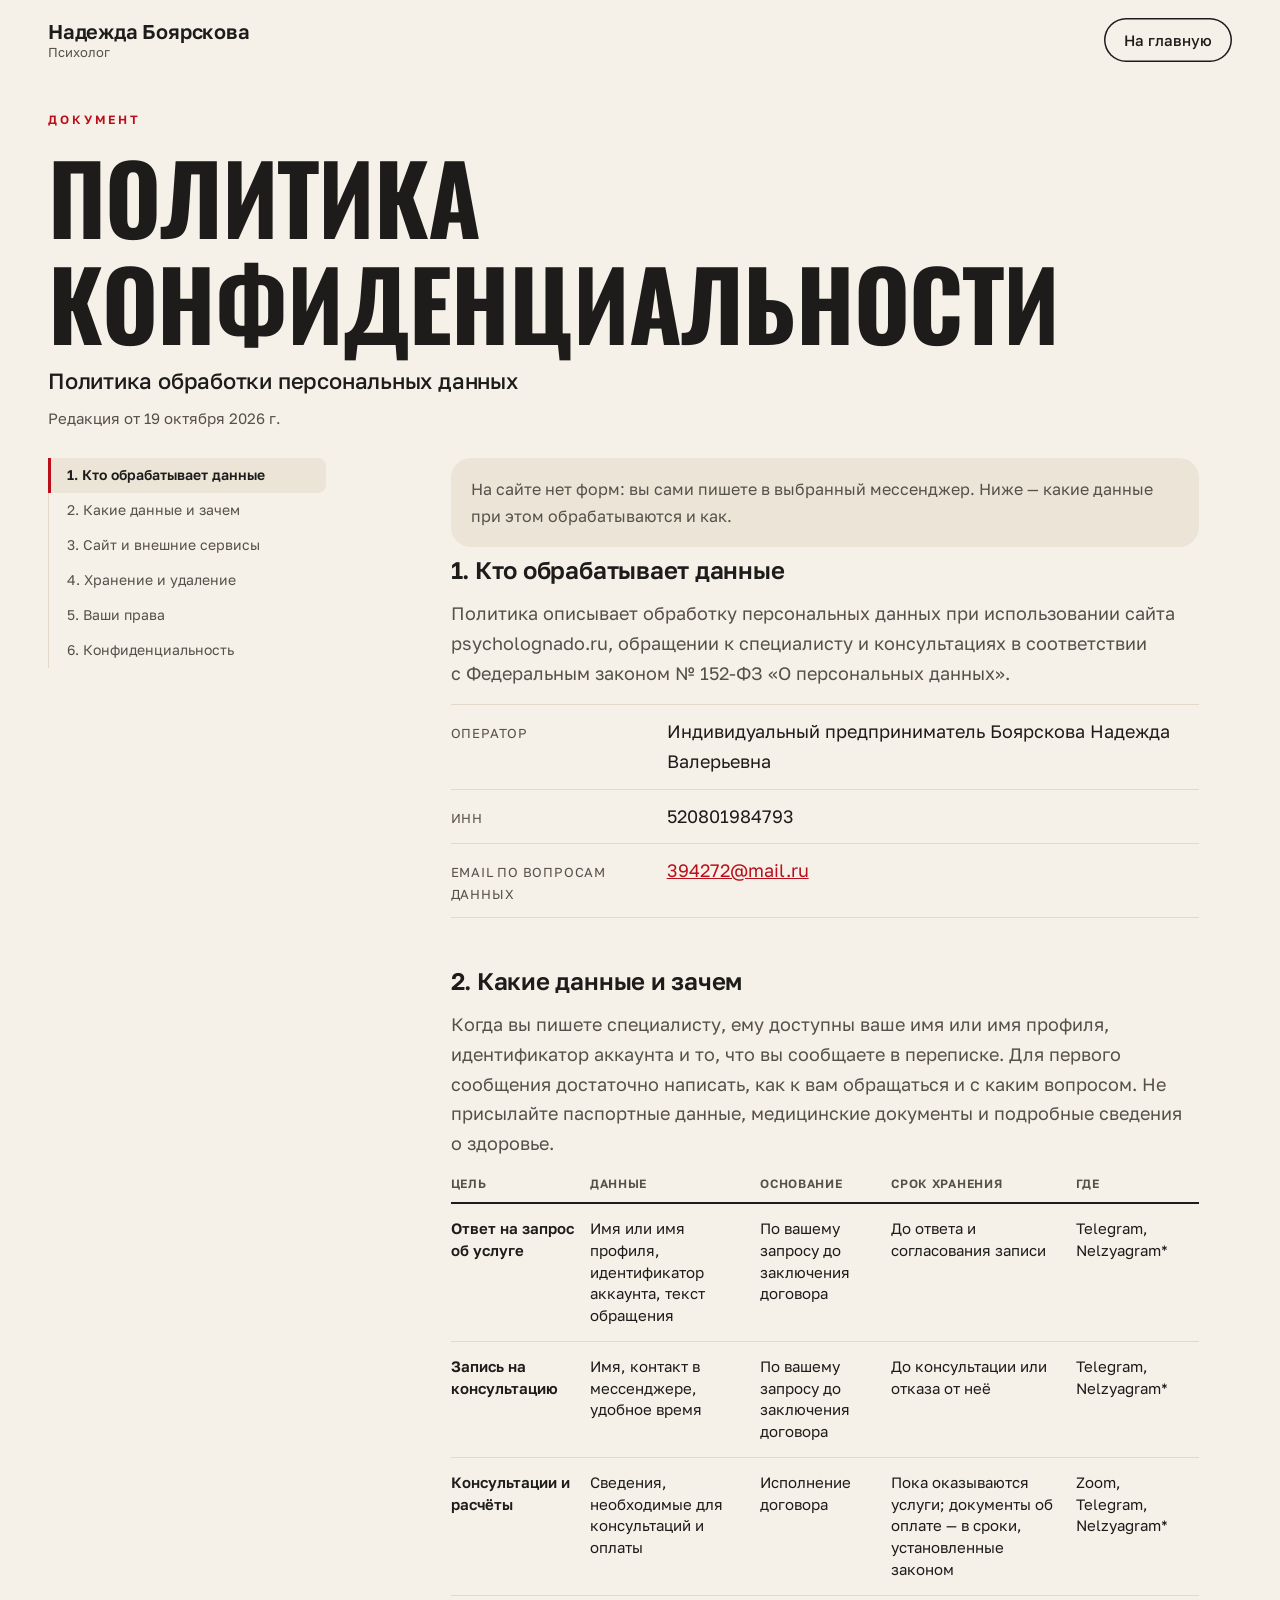
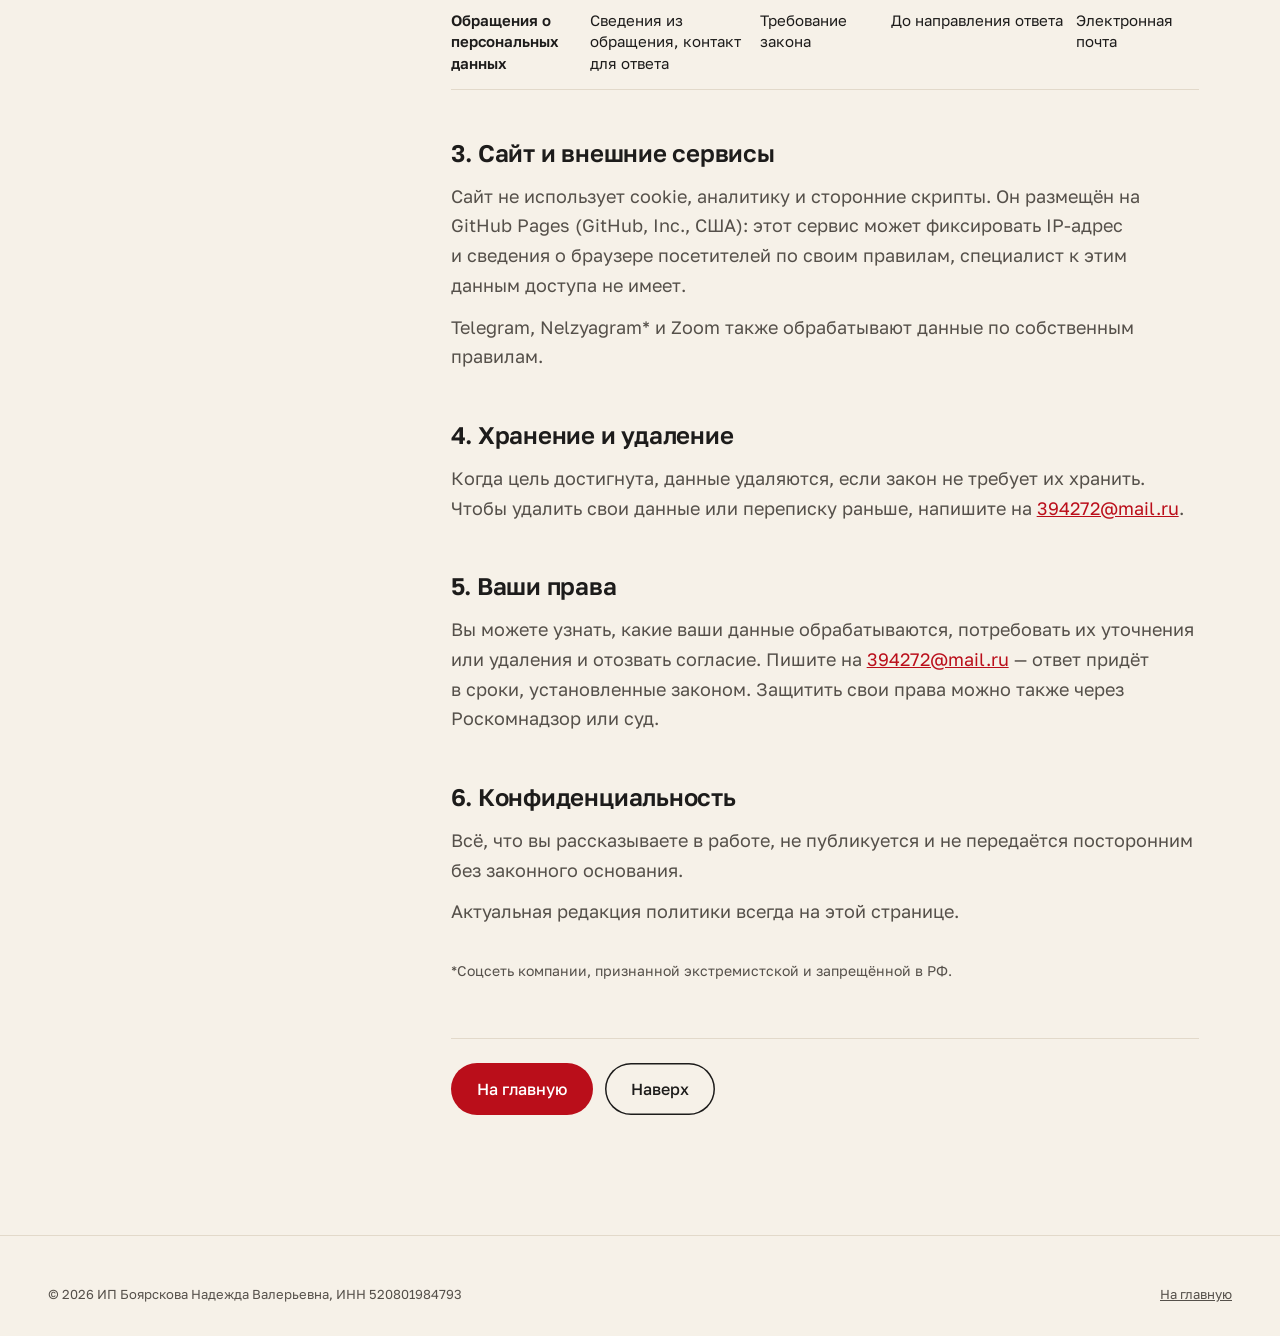
==== commit 6c9a505d: "Add files via upload" ====
--- a/privacy.html
+++ b/privacy.html
@@ -76,21 +76,21 @@
             <td data-label="Данные">Имя или имя профиля, идентификатор аккаунта, текст обращения</td>
             <td data-label="Основание">По вашему запросу до заключения договора</td>
             <td data-label="Срок хранения">До ответа и согласования записи</td>
-            <td data-label="Где">Telegram, Instagram*</td>
+            <td data-label="Где">Telegram, Nelzyagram*</td>
           </tr>
           <tr>
             <td data-label="Цель">Запись на консультацию</td>
             <td data-label="Данные">Имя, контакт в мессенджере, удобное время</td>
             <td data-label="Основание">По вашему запросу до заключения договора</td>
             <td data-label="Срок хранения">До консультации или отказа от неё</td>
-            <td data-label="Где">Telegram, Instagram*</td>
+            <td data-label="Где">Telegram, Nelzyagram*</td>
           </tr>
           <tr>
             <td data-label="Цель">Консультации и расчёты</td>
             <td data-label="Данные">Сведения, необходимые для консультаций и оплаты</td>
             <td data-label="Основание">Исполнение договора</td>
             <td data-label="Срок хранения">Пока оказываются услуги; документы об оплате — в сроки, установленные законом</td>
-            <td data-label="Где">Zoom, Telegram, Instagram*</td>
+            <td data-label="Где">Zoom, Telegram, Nelzyagram*</td>
           </tr>
           <tr>
             <td data-label="Цель">Обращения о персональных данных</td>
@@ -104,7 +104,7 @@
 
       <h2 id="p3">3. Сайт и внешние сервисы</h2>
       <p>Сайт не использует cookie, аналитику и&nbsp;сторонние скрипты. Он размещён на GitHub Pages (GitHub, Inc., США): этот сервис может фиксировать IP-адрес и&nbsp;сведения о&nbsp;браузере посетителей по своим правилам, специалист к&nbsp;этим данным доступа не имеет.</p>
-      <p>Telegram, Instagram* и&nbsp;Zoom также обрабатывают данные по собственным правилам.</p>
+      <p>Telegram, Nelzyagram* и&nbsp;Zoom также обрабатывают данные по собственным правилам.</p>
 
       <h2 id="p4">4. Хранение и удаление</h2>
       <p>Когда цель достигнута, данные удаляются, если закон не требует их хранить. Чтобы удалить свои данные или переписку раньше, напишите на&nbsp;<a href="mailto:394272@mail.ru">394272@mail.ru</a>.</p>
@@ -115,7 +115,7 @@
       <h2 id="p6">6. Конфиденциальность</h2>
       <p>Всё, что вы рассказываете в&nbsp;работе, не публикуется и&nbsp;не передаётся посторонним без законного основания.</p>
       <p>Актуальная редакция политики всегда на этой странице.</p>
-      <p class="small" style="margin-top:32px">*Instagram принадлежит компании Meta, признанной экстремистской и&nbsp;запрещённой на&nbsp;территории РФ.</p>
+      <p class="small" style="margin-top:32px">*Соцсеть компании, признанной экстремистской и&nbsp;запрещённой в&nbsp;РФ.</p>
 
       <div class="legal__back">
         <a class="btn btn--red" href="index.html">На главную</a>
